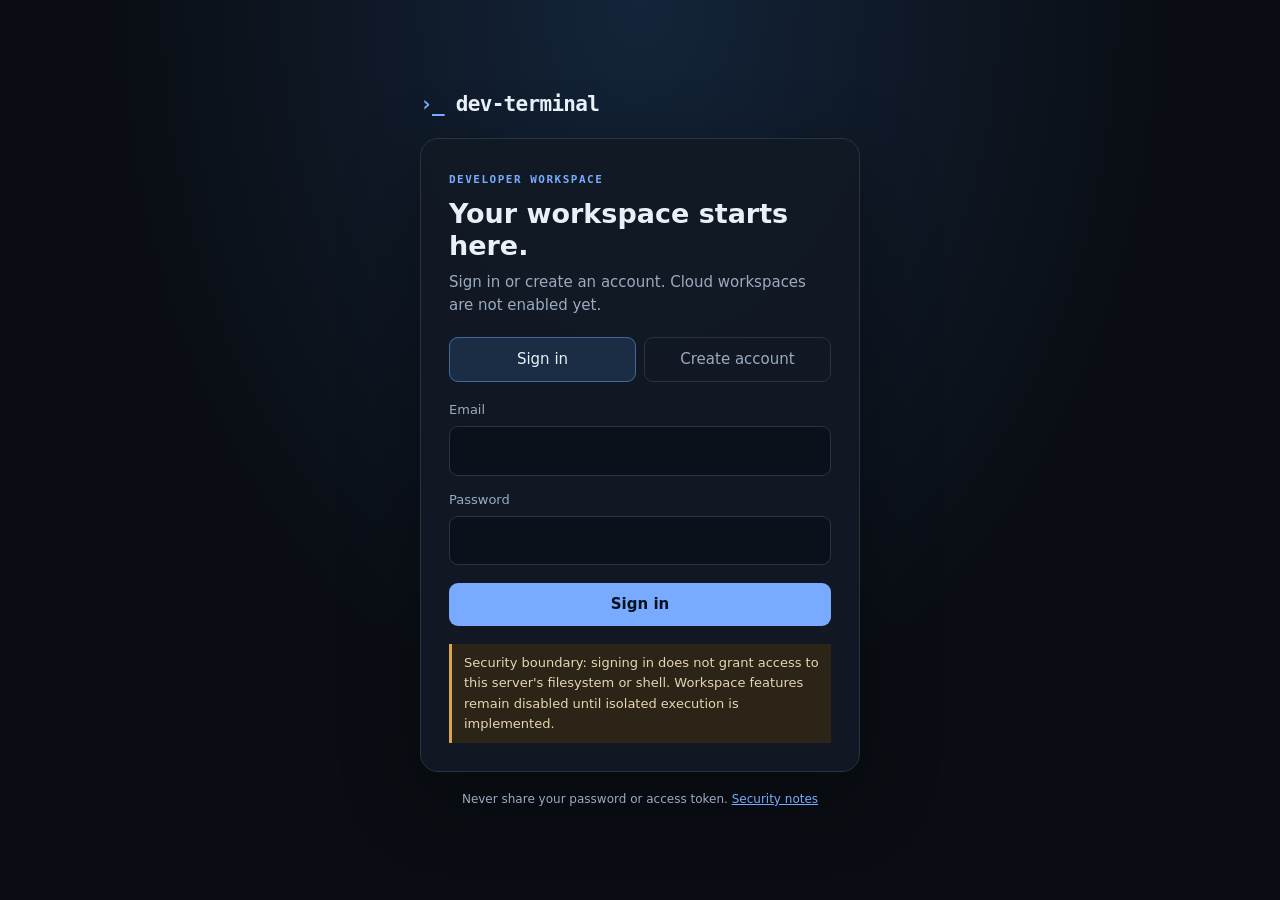
==== static/saas.html @ 79f590bc "feat: add SaaS account page shell" ====
<!doctype html>
<html lang="en">
<head>
  <meta charset="utf-8">
  <meta name="viewport" content="width=device-width, initial-scale=1">
  <meta name="theme-color" content="#0a0e14">
  <meta name="description" content="Sign in to dev-terminal developer workspaces.">
  <title>dev-terminal · Account</title>
  <style>
    :root{color-scheme:dark;--bg:#0a0e14;--panel:#111925;--line:#263446;--text:#e9f0f8;--muted:#9aabc0;--accent:#78aaff;--danger:#ff9b9b}
    *{box-sizing:border-box}body{margin:0;min-height:100vh;background:radial-gradient(ellipse at top,#14243a 0,var(--bg) 58%);color:var(--text);font:15px/1.55 system-ui,-apple-system,sans-serif;display:grid;place-items:center;padding:24px}
    main{width:min(100%,440px)}.brand{font:700 21px ui-monospace,monospace;letter-spacing:-.7px;margin-bottom:22px}.brand span{color:var(--accent)}
    .card{border:1px solid var(--line);background:rgba(17,25,37,.94);border-radius:18px;padding:28px;box-shadow:0 24px 80px #0005}.eyebrow{font:700 11px ui-monospace,monospace;letter-spacing:1.5px;color:var(--accent)}h1{font-size:27px;line-height:1.2;margin:8px 0}p{color:var(--muted);margin:8px 0 20px}
    label{display:block;font-size:13px;color:var(--muted);margin:14px 0 6px}input{width:100%;border:1px solid var(--line);background:#0b111a;color:var(--text);border-radius:9px;padding:12px;font:inherit;outline:none}input:focus{border-color:var(--accent)}
    .switch{display:flex;gap:8px;margin:18px 0}.switch button,button.primary,button.secondary{font:inherit;border-radius:9px;padding:10px 13px;cursor:pointer}.switch button{flex:1;background:transparent;border:1px solid var(--line);color:var(--muted)}.switch button.active{background:#1b2d45;border-color:#42699c;color:var(--text)}
    button.primary{width:100%;margin-top:18px;background:var(--accent);border:0;color:#08111e;font-weight:700}button.secondary{background:transparent;border:1px solid var(--line);color:var(--text)}button:disabled{opacity:.55;cursor:wait}
    .message{margin-top:14px;padding:10px 12px;border:1px solid var(--line);border-radius:9px;color:var(--muted);overflow-wrap:anywhere}.message.error{border-color:#7c3d47;color:var(--danger)}.hidden{display:none!important}.identity{font-size:13px;overflow-wrap:anywhere}.notice{margin-top:18px;border-left:3px solid #d8a44c;padding:9px 12px;background:#2b2417;color:#e6d5b2;font-size:13px}footer{text-align:center;color:var(--muted);font-size:12px;margin-top:18px}a{color:var(--accent)}
  </style>
</head>
<body>
<main>
  <div class="brand"><span>›_</span> dev-terminal</div>
  <section class="card">
    <span class="eyebrow">DEVELOPER WORKSPACE</span>
    <h1 id="title">Your workspace starts here.</h1>
    <p id="subtitle">Sign in or create an account. Cloud workspaces are not enabled yet.</p>
    <div id="auth-panel">
      <div class="switch"><button id="signin-tab" class="active" type="button">Sign in</button><button id="signup-tab" type="button">Create account</button></div>
      <form id="auth-form">
        <label for="email">Email</label><input id="email" type="email" autocomplete="email" required maxlength="254">
        <label for="password">Password</label><input id="password" type="password" autocomplete="current-password" minlength="8" required maxlength="128">
        <button id="submit" class="primary" type="submit">Sign in</button>
      </form>
    </div>
    <section id="signed-in" class="hidden">
      <div class="message" id="identity"></div>
      <div class="notice">Account authentication is active. Workspace provisioning and local-agent pairing are not enabled yet. This page does not expose a host terminal.</div>
      <button id="signout" class="secondary" type="button" style="margin-top:16px">Sign out</button>
    </section>
    <div id="message" class="message hidden" role="status" aria-live="polite"></div>
    <div class="notice">Security boundary: signing in does not grant access to this server's filesystem or shell. Workspace features remain disabled until isolated execution is implemented.</div>
  </section>
  <footer>Never share your password or access token. <a href="https://github.com/Amir2051/dev-terminal/blob/main/SECURITY.md" rel="noopener noreferrer">Security notes</a></footer>
</main>
<script type="module" src="/static/saas.js"></script>
</body>
</html>
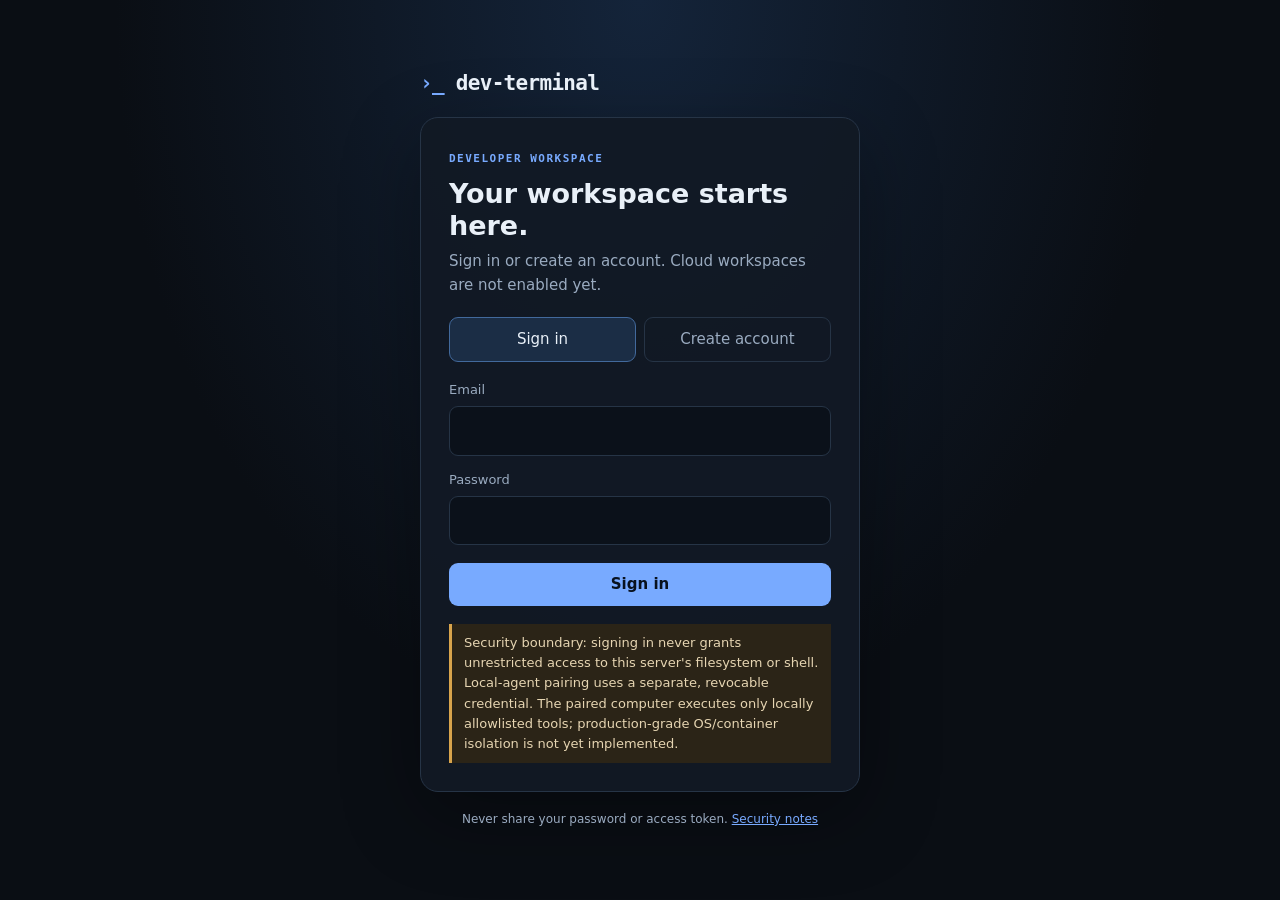
==== commit 7fc605dd: "feat: complete local agent SaaS foundation" ====
--- a/static/saas.html
+++ b/static/saas.html
@@ -14,7 +14,7 @@
     label{display:block;font-size:13px;color:var(--muted);margin:14px 0 6px}input{width:100%;border:1px solid var(--line);background:#0b111a;color:var(--text);border-radius:9px;padding:12px;font:inherit;outline:none}input:focus{border-color:var(--accent)}
     .switch{display:flex;gap:8px;margin:18px 0}.switch button,button.primary,button.secondary{font:inherit;border-radius:9px;padding:10px 13px;cursor:pointer}.switch button{flex:1;background:transparent;border:1px solid var(--line);color:var(--muted)}.switch button.active{background:#1b2d45;border-color:#42699c;color:var(--text)}
     button.primary{width:100%;margin-top:18px;background:var(--accent);border:0;color:#08111e;font-weight:700}button.secondary{background:transparent;border:1px solid var(--line);color:var(--text)}button:disabled{opacity:.55;cursor:wait}
-    .message{margin-top:14px;padding:10px 12px;border:1px solid var(--line);border-radius:9px;color:var(--muted);overflow-wrap:anywhere}.message.error{border-color:#7c3d47;color:var(--danger)}.hidden{display:none!important}.identity{font-size:13px;overflow-wrap:anywhere}.notice{margin-top:18px;border-left:3px solid #d8a44c;padding:9px 12px;background:#2b2417;color:#e6d5b2;font-size:13px}footer{text-align:center;color:var(--muted);font-size:12px;margin-top:18px}a{color:var(--accent)}
+    .message{margin-top:14px;padding:10px 12px;border:1px solid var(--line);border-radius:9px;color:var(--muted);overflow-wrap:anywhere}.message.error{border-color:#7c3d47;color:var(--danger)}.hidden{display:none!important}.identity{font-size:13px;overflow-wrap:anywhere}.notice{margin-top:18px;border-left:3px solid #d8a44c;padding:9px 12px;background:#2b2417;color:#e6d5b2;font-size:13px}.workspace{margin-top:18px;padding-top:18px;border-top:1px solid var(--line)}.workspace h2{font-size:16px;margin:0 0 8px}.workspace-list{display:grid;gap:8px;margin-top:12px}.workspace-item{padding:12px;border:1px solid var(--line);border-radius:10px;overflow-wrap:anywhere}.workspace-item strong{display:block}.workspace-item small{color:var(--muted)}.workspace-form{display:flex;gap:8px;margin-top:12px}.workspace-form input{min-width:0;flex:1}.workspace-form button{white-space:nowrap}footer{text-align:center;color:var(--muted);font-size:12px;margin-top:18px}a{color:var(--accent)}
   </style>
 </head>
 <body>
@@ -34,11 +34,20 @@
     </div>
     <section id="signed-in" class="hidden">
       <div class="message" id="identity"></div>
-      <div class="notice">Account authentication is active. Workspace provisioning and local-agent pairing are not enabled yet. This page does not expose a host terminal.</div>
+      <section class="workspace" aria-labelledby="workspace-heading">
+        <h2 id="workspace-heading">Your workspaces</h2>
+        <p>Workspace records are scoped to your signed-in account. Paired computers can run only fixed, allowlisted tools in explicitly approved project folders. Sensitive tools require your approval.</p>
+        <div id="workspace-list" class="workspace-list" aria-live="polite"></div>
+        <form id="workspace-form" class="workspace-form">
+          <input id="workspace-name" type="text" maxlength="120" minlength="1" placeholder="New workspace name" aria-label="New workspace name" required>
+          <button id="workspace-create" class="secondary" type="submit">Create</button>
+        </form>
+      </section>
+      <div class="notice">Security boundary: pairing does not grant an unrestricted shell. Remote tools are restricted to a fixed allowlist and approved project folders; pytest, Git fetch, and Git pull require owner/admin approval.</div>
       <button id="signout" class="secondary" type="button" style="margin-top:16px">Sign out</button>
     </section>
     <div id="message" class="message hidden" role="status" aria-live="polite"></div>
-    <div class="notice">Security boundary: signing in does not grant access to this server's filesystem or shell. Workspace features remain disabled until isolated execution is implemented.</div>
+    <div class="notice">Security boundary: signing in never grants unrestricted access to this server's filesystem or shell. Local-agent pairing uses a separate, revocable credential. The paired computer executes only locally allowlisted tools; production-grade OS/container isolation is not yet implemented.</div>
   </section>
   <footer>Never share your password or access token. <a href="https://github.com/Amir2051/dev-terminal/blob/main/SECURITY.md" rel="noopener noreferrer">Security notes</a></footer>
 </main>
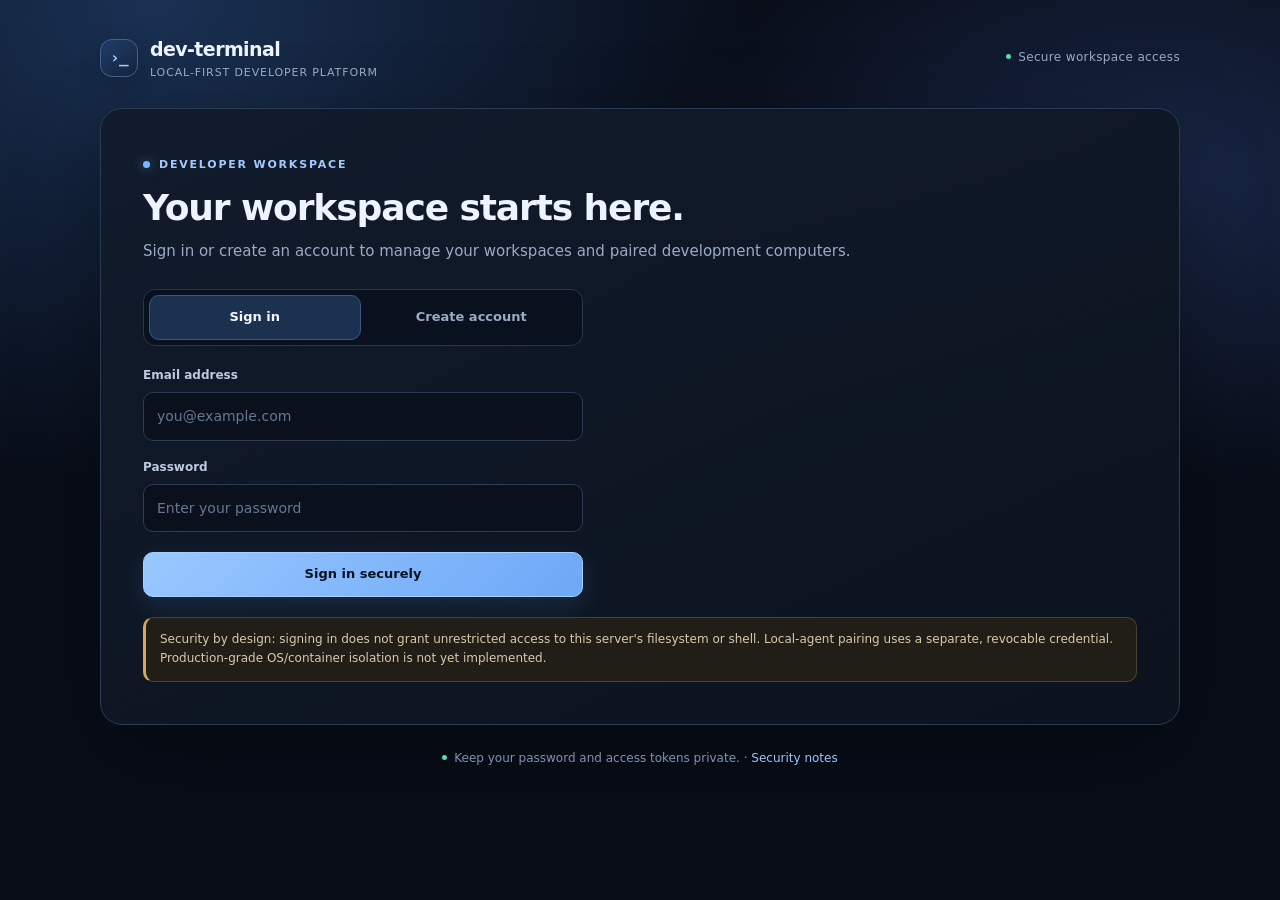
==== commit 25fe1c75: "fix: harden SaaS pairing and local agent execution" ====
--- a/static/saas.html
+++ b/static/saas.html
@@ -3,53 +3,85 @@
 <head>
   <meta charset="utf-8">
   <meta name="viewport" content="width=device-width, initial-scale=1">
-  <meta name="theme-color" content="#0a0e14">
-  <meta name="description" content="Sign in to dev-terminal developer workspaces.">
-  <title>dev-terminal · Account</title>
+  <meta name="theme-color" content="#0a1020">
+  <meta name="description" content="Sign in to your dev-terminal developer workspaces.">
+  <title>dev-terminal · Developer workspace</title>
   <style>
-    :root{color-scheme:dark;--bg:#0a0e14;--panel:#111925;--line:#263446;--text:#e9f0f8;--muted:#9aabc0;--accent:#78aaff;--danger:#ff9b9b}
-    *{box-sizing:border-box}body{margin:0;min-height:100vh;background:radial-gradient(ellipse at top,#14243a 0,var(--bg) 58%);color:var(--text);font:15px/1.55 system-ui,-apple-system,sans-serif;display:grid;place-items:center;padding:24px}
-    main{width:min(100%,440px)}.brand{font:700 21px ui-monospace,monospace;letter-spacing:-.7px;margin-bottom:22px}.brand span{color:var(--accent)}
-    .card{border:1px solid var(--line);background:rgba(17,25,37,.94);border-radius:18px;padding:28px;box-shadow:0 24px 80px #0005}.eyebrow{font:700 11px ui-monospace,monospace;letter-spacing:1.5px;color:var(--accent)}h1{font-size:27px;line-height:1.2;margin:8px 0}p{color:var(--muted);margin:8px 0 20px}
-    label{display:block;font-size:13px;color:var(--muted);margin:14px 0 6px}input{width:100%;border:1px solid var(--line);background:#0b111a;color:var(--text);border-radius:9px;padding:12px;font:inherit;outline:none}input:focus{border-color:var(--accent)}
-    .switch{display:flex;gap:8px;margin:18px 0}.switch button,button.primary,button.secondary{font:inherit;border-radius:9px;padding:10px 13px;cursor:pointer}.switch button{flex:1;background:transparent;border:1px solid var(--line);color:var(--muted)}.switch button.active{background:#1b2d45;border-color:#42699c;color:var(--text)}
-    button.primary{width:100%;margin-top:18px;background:var(--accent);border:0;color:#08111e;font-weight:700}button.secondary{background:transparent;border:1px solid var(--line);color:var(--text)}button:disabled{opacity:.55;cursor:wait}
-    .message{margin-top:14px;padding:10px 12px;border:1px solid var(--line);border-radius:9px;color:var(--muted);overflow-wrap:anywhere}.message.error{border-color:#7c3d47;color:var(--danger)}.hidden{display:none!important}.identity{font-size:13px;overflow-wrap:anywhere}.notice{margin-top:18px;border-left:3px solid #d8a44c;padding:9px 12px;background:#2b2417;color:#e6d5b2;font-size:13px}.workspace{margin-top:18px;padding-top:18px;border-top:1px solid var(--line)}.workspace h2{font-size:16px;margin:0 0 8px}.workspace-list{display:grid;gap:8px;margin-top:12px}.workspace-item{padding:12px;border:1px solid var(--line);border-radius:10px;overflow-wrap:anywhere}.workspace-item strong{display:block}.workspace-item small{color:var(--muted)}.workspace-form{display:flex;gap:8px;margin-top:12px}.workspace-form input{min-width:0;flex:1}.workspace-form button{white-space:nowrap}footer{text-align:center;color:var(--muted);font-size:12px;margin-top:18px}a{color:var(--accent)}
+    :root{color-scheme:dark;--bg:#080d18;--panel:#101827;--panel2:#121e30;--line:#26364c;--line2:#31445f;--text:#edf3ff;--muted:#9aabc3;--accent:#7db4ff;--accent2:#a4c9ff;--danger:#ff9baf;--success:#67dfb2;--radius:18px}
+    *{box-sizing:border-box}
+    body{margin:0;min-height:100vh;background:radial-gradient(ellipse at 12% 0%,#1a3154 0,transparent 38%),radial-gradient(ellipse at 90% 20%,#192747 0,transparent 30%),var(--bg);color:var(--text);font:15px/1.6 Inter,ui-sans-serif,system-ui,-apple-system,BlinkMacSystemFont,"Segoe UI",sans-serif;padding:34px 22px 46px}
+    main{width:min(100%,1080px);margin:0 auto}
+    .brandbar{display:flex;align-items:center;justify-content:space-between;gap:18px;margin:0 0 26px}
+    .brand{display:flex;align-items:center;gap:12px;font-size:19px;font-weight:760;letter-spacing:-.6px}.brand-mark{display:grid;place-items:center;width:38px;height:38px;border:1px solid #42618b;border-radius:12px;background:linear-gradient(145deg,#203d67,#14233d);color:#a9ceff;font:800 16px ui-monospace,monospace;box-shadow:0 6px 24px #0003}.brand small{display:block;color:var(--muted);font-size:11px;font-weight:500;letter-spacing:.08em;text-transform:uppercase}
+    .top-note{color:var(--muted);font-size:12px;letter-spacing:.03em}
+    .card{border:1px solid #2a3b53;background:linear-gradient(155deg,rgba(17,27,43,.97),rgba(12,19,31,.98));border-radius:22px;padding:clamp(22px,4vw,42px);box-shadow:0 30px 90px #0005}
+    .eyebrow{display:inline-flex;align-items:center;gap:9px;font-size:11px;font-weight:800;letter-spacing:1.8px;color:var(--accent2);text-transform:uppercase}.eyebrow:before{content:"";width:7px;height:7px;border-radius:50%;background:var(--accent);box-shadow:0 0 12px #7db4ff99}
+    h1{font-size:clamp(26px,4vw,36px);letter-spacing:-1.1px;line-height:1.18;margin:12px 0 10px}p{color:var(--muted);margin:8px 0 20px;max-width:760px}
+    #auth-panel{max-width:440px}.switch{display:grid;grid-template-columns:1fr 1fr;gap:5px;margin:26px 0 20px;padding:5px;background:#0a111e;border:1px solid var(--line);border-radius:12px}
+    .switch button,button.primary,button.secondary{font:inherit;font-size:13px;font-weight:650;border-radius:10px;padding:11px 14px;cursor:pointer;transition:background .15s,border-color .15s,transform .15s}
+    .switch button{background:transparent;border:1px solid transparent;color:var(--muted)}.switch button.active{background:#1c3150;border-color:#385981;color:#f4f8ff}
+    label{display:block;font-size:12px;font-weight:650;color:#bdcbe0;margin:17px 0 7px}
+    input,select{width:100%;min-width:0;border:1px solid #2c3c53;background:#0a111d;color:var(--text);border-radius:10px;padding:12px 13px;font:inherit;font-size:14px;outline:none;transition:border-color .15s,box-shadow .15s}
+    input::placeholder{color:#657892}input:focus,select:focus{border-color:#6ba8fa;box-shadow:0 0 0 3px #6ba8fa20}
+    button.primary{width:100%;margin-top:20px;background:linear-gradient(135deg,#9ac7ff,#6da8f7);border:1px solid #a6ceff;color:#081321;font-weight:800;box-shadow:0 8px 24px #5d9bf52a}button.primary:hover{transform:translateY(-1px);background:linear-gradient(135deg,#b4d7ff,#83b7ff)}
+    button.secondary{background:#131f31;border:1px solid #354963;color:#e4edfc}button.secondary:hover{background:#1a2b43;border-color:#52739e}button:disabled{opacity:.5;cursor:wait;transform:none}
+    .message{margin-top:18px;padding:12px 14px;border:1px solid #304662;border-radius:11px;background:#101e31;color:#c7d8ef;font-size:13px;overflow-wrap:anywhere}.message.error{border-color:#7b394c;background:#2a1420;color:var(--danger)}.hidden{display:none!important}
+    .account-toolbar{display:flex;align-items:center;justify-content:space-between;gap:16px;flex-wrap:wrap;padding:14px 16px;margin:24px 0 28px;background:linear-gradient(100deg,#14243a,#101a2a);border:1px solid #2b405c;border-radius:14px}
+    .identity-wrap{display:flex;align-items:center;gap:12px;min-width:0}.avatar{display:grid;place-items:center;width:40px;height:40px;flex:0 0 auto;border-radius:13px;background:#243c5b;border:1px solid #45658e;color:#c7e0ff;font-weight:800}.identity-label{font-size:11px;color:var(--muted);text-transform:uppercase;letter-spacing:1px}.identity{font-size:13px;color:#f0f5ff;overflow-wrap:anywhere}
+    #signout{display:inline-flex;align-items:center;gap:8px;padding:9px 13px;white-space:nowrap}#signout:before{content:"↪";font-size:16px}
+    .workspace{margin-top:0;padding-top:0;border-top:0}.workspace-heading-row{display:flex;align-items:flex-end;justify-content:space-between;gap:16px;flex-wrap:wrap}.workspace h2{font-size:20px;letter-spacing:-.4px;margin:0 0 4px}.workspace .section-description{font-size:13px;margin:0 0 18px;max-width:740px}
+    .workspace-list{display:grid;grid-template-columns:repeat(auto-fit,minmax(min(100%,440px),1fr));gap:16px;margin-top:18px}
+    .workspace-item{padding:20px;border:1px solid #2a3d56;border-radius:16px;background:linear-gradient(155deg,#121e2f,#0e1725);overflow-wrap:anywhere;box-shadow:0 10px 28px #0002}
+    .workspace-item>strong{display:block;font-size:17px;letter-spacing:-.25px;margin-bottom:3px}.workspace-item>small{color:var(--muted);font-size:12px}
+    .workspace-actions{display:flex;gap:8px;flex-wrap:wrap;margin-top:15px!important}.workspace-actions button{font-size:12px}
+    .workspace-agents{display:grid;gap:9px;margin-top:16px!important;padding:13px;border:1px solid #253951;border-radius:12px;background:#0b1421}.workspace-agents>small{color:#b9cbe2;font-weight:700}
+    .workspace-agents>div{border-top:1px solid #26384e!important;padding-top:10px!important}.workspace-agents button{font-size:11px;padding:7px 10px}
+    .workspace-form{display:flex;gap:9px;margin-top:18px;max-width:570px}.workspace-form input{flex:1}.workspace-form button{white-space:nowrap}
+    .workspace-item select{font-size:12px;padding:10px}.workspace-item input{font-size:12px;padding:10px}
+    .workspace-item pre{background:#080e17;border:1px solid #24354b;border-radius:9px;padding:12px;color:#c5d7ef}
+    .notice{margin-top:20px;border:1px solid #4b412c;border-left:3px solid #d6a85d;border-radius:10px;padding:12px 14px;background:#211e18;color:#d9cba9;font-size:12px}
+    footer{text-align:center;color:#8294ae;font-size:12px;margin-top:24px}a{color:#9bc7ff;text-decoration:none}a:hover{text-decoration:underline}
+    .footer-dot{display:inline-block;width:5px;height:5px;border-radius:50%;background:#5fd7a6;margin:0 7px 2px 0}
+    @media(max-width:600px){body{padding:20px 12px 30px}.brandbar{align-items:flex-start;margin-bottom:18px}.top-note{display:none}.card{padding:21px 16px;border-radius:17px}.account-toolbar{margin:18px 0 22px;align-items:flex-start}.workspace-list{grid-template-columns:1fr}.workspace-item{padding:15px}.workspace-form{flex-direction:column}.workspace-form button{width:100%}}
   </style>
 </head>
 <body>
 <main>
-  <div class="brand"><span>›_</span> dev-terminal</div>
+  <header class="brandbar">
+    <div class="brand"><span class="brand-mark">›_</span><span>dev-terminal<small>Local-first developer platform</small></span></div>
+    <div class="top-note"><span class="footer-dot"></span>Secure workspace access</div>
+  </header>
   <section class="card">
-    <span class="eyebrow">DEVELOPER WORKSPACE</span>
+    <span class="eyebrow">Developer workspace</span>
     <h1 id="title">Your workspace starts here.</h1>
-    <p id="subtitle">Sign in or create an account. Cloud workspaces are not enabled yet.</p>
+    <p id="subtitle">Sign in or create an account to manage your workspaces and paired development computers.</p>
     <div id="auth-panel">
       <div class="switch"><button id="signin-tab" class="active" type="button">Sign in</button><button id="signup-tab" type="button">Create account</button></div>
       <form id="auth-form">
-        <label for="email">Email</label><input id="email" type="email" autocomplete="email" required maxlength="254">
-        <label for="password">Password</label><input id="password" type="password" autocomplete="current-password" minlength="8" required maxlength="128">
-        <button id="submit" class="primary" type="submit">Sign in</button>
+        <label for="email">Email address</label><input id="email" type="email" autocomplete="email" placeholder="you@example.com" required maxlength="254">
+        <label for="password">Password</label><input id="password" type="password" autocomplete="current-password" placeholder="Enter your password" minlength="8" required maxlength="128">
+        <button id="submit" class="primary" type="submit">Sign in securely</button>
       </form>
     </div>
     <section id="signed-in" class="hidden">
-      <div class="message" id="identity"></div>
+      <div class="account-toolbar">
+        <div class="identity-wrap"><div class="avatar" aria-hidden="true">DT</div><div><div class="identity-label">Signed in account</div><div class="identity" id="identity"></div></div></div>
+        <button id="signout" class="secondary" type="button" aria-label="Sign out of your account">Sign out</button>
+      </div>
       <section class="workspace" aria-labelledby="workspace-heading">
-        <h2 id="workspace-heading">Your workspaces</h2>
-        <p>Workspace records are scoped to your signed-in account. Paired computers can run only fixed, allowlisted tools in explicitly approved project folders. Sensitive tools require your approval.</p>
+        <div class="workspace-heading-row"><div><h2 id="workspace-heading">Your workspaces</h2><p class="section-description">Manage your projects, connect a local computer, and run approved developer tools.</p></div></div>
         <div id="workspace-list" class="workspace-list" aria-live="polite"></div>
         <form id="workspace-form" class="workspace-form">
-          <input id="workspace-name" type="text" maxlength="120" minlength="1" placeholder="New workspace name" aria-label="New workspace name" required>
-          <button id="workspace-create" class="secondary" type="submit">Create</button>
+          <input id="workspace-name" type="text" maxlength="120" minlength="1" placeholder="Give your workspace a name" aria-label="New workspace name" required>
+          <button id="workspace-create" class="primary" style="width:auto;margin-top:0" type="submit">+ Create workspace</button>
         </form>
       </section>
-      <div class="notice">Security boundary: pairing does not grant an unrestricted shell. Remote tools are restricted to a fixed allowlist and approved project folders; pytest, Git fetch, and Git pull require owner/admin approval.</div>
-      <button id="signout" class="secondary" type="button" style="margin-top:16px">Sign out</button>
+      <div class="notice">Security boundary: pairing does not grant an unrestricted shell. Remote tools are limited to a fixed allowlist and approved project folders. Sensitive operations such as test runs and Git fetch/pull require owner/admin approval.</div>
     </section>
     <div id="message" class="message hidden" role="status" aria-live="polite"></div>
-    <div class="notice">Security boundary: signing in never grants unrestricted access to this server's filesystem or shell. Local-agent pairing uses a separate, revocable credential. The paired computer executes only locally allowlisted tools; production-grade OS/container isolation is not yet implemented.</div>
+    <div class="notice" id="auth-security-note">Security by design: signing in does not grant unrestricted access to this server's filesystem or shell. Local-agent pairing uses a separate, revocable credential. Production-grade OS/container isolation is not yet implemented.</div>
   </section>
-  <footer>Never share your password or access token. <a href="https://github.com/Amir2051/dev-terminal/blob/main/SECURITY.md" rel="noopener noreferrer">Security notes</a></footer>
+  <footer> <span class="footer-dot"></span>Keep your password and access tokens private. · <a href="https://github.com/Amir2051/dev-terminal/blob/main/SECURITY.md" rel="noopener noreferrer">Security notes</a></footer>
 </main>
 <script type="module" src="/static/saas.js"></script>
 </body>
